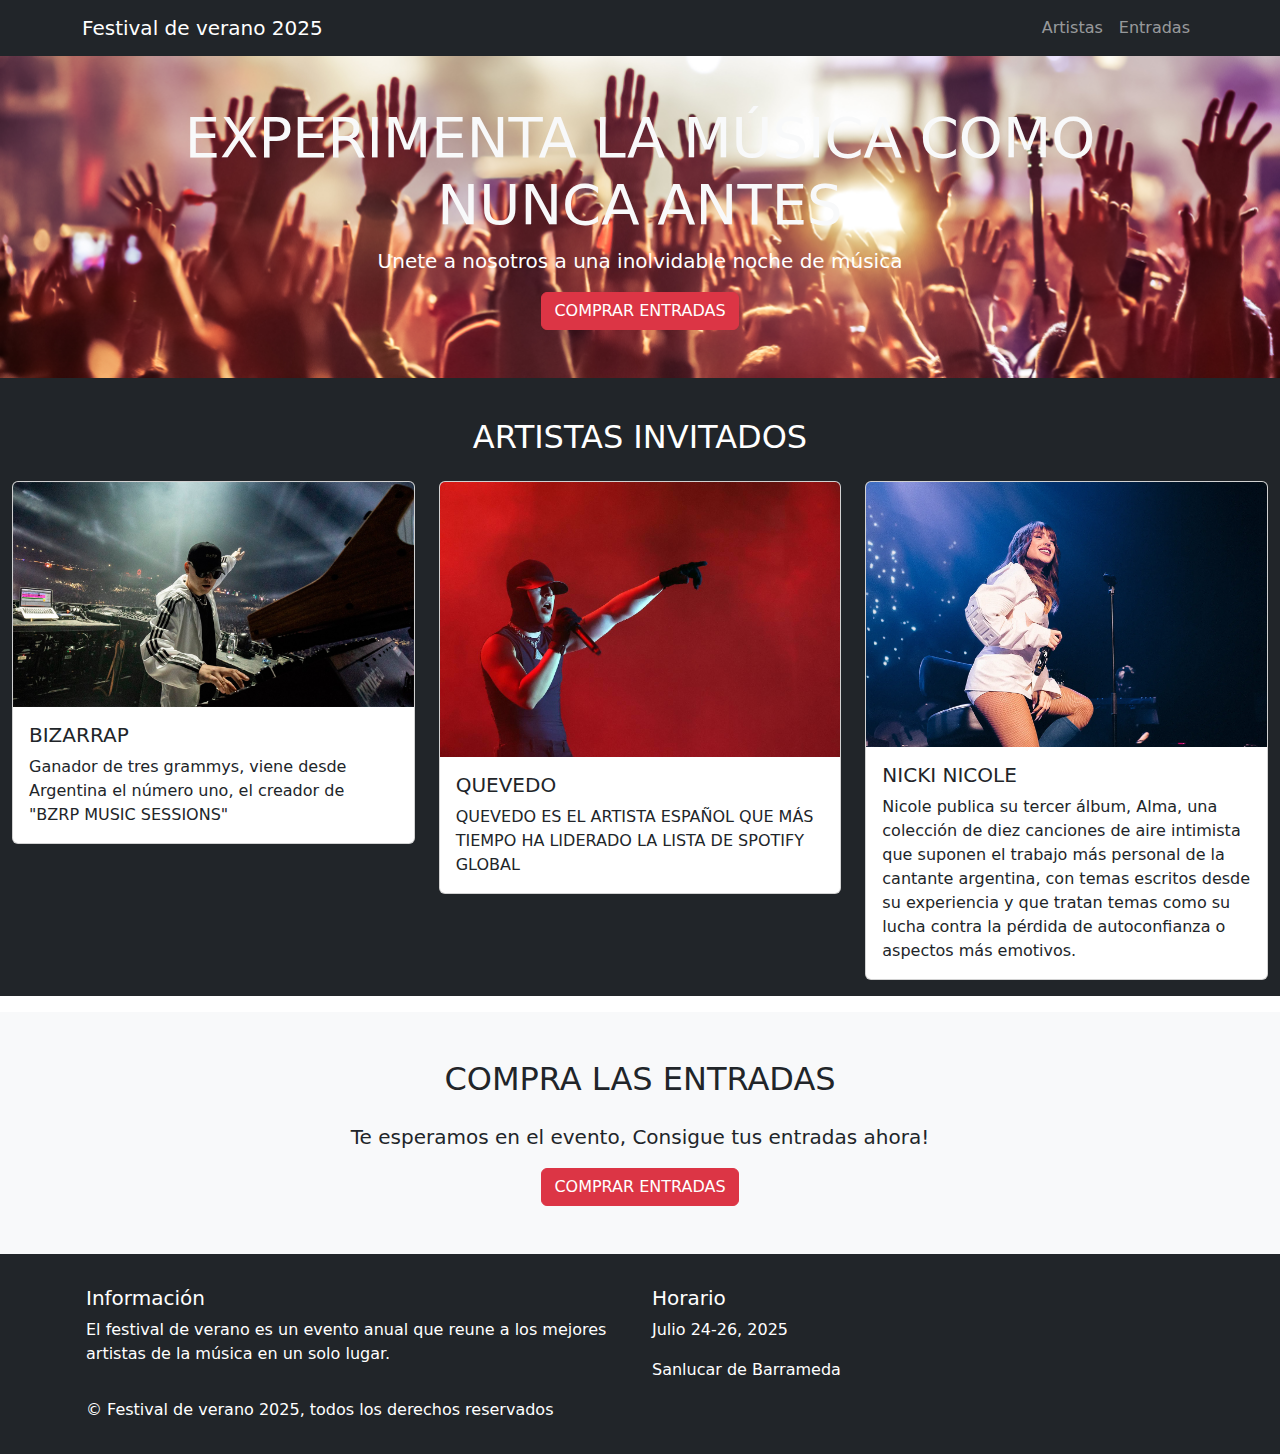
==== index.html @ 0cd53ac6 "Primera parte WEB Concierto" ====
<!DOCTYPE html>
<html lang="en">
<head>
    <meta charset="UTF-8">
    <meta name="viewport" content="width=device-width, initial-scale=1.0">
    <link rel="preconnect" href="https://fonts.googleapis.com">
    <link rel="preconnect" href="https://fonts.gstatic.com" crossorigin>
    <link href="https://fonts.googleapis.com/css2?family=Sunflower:wght@300&display=swap" rel="stylesheet">
    <link rel="stylesheet" href="css/Bootstrapcss/bootstrap.min.css">
    <link rel="stylesheet" href="style.css">
    <title>Festival de Verano Sanlucar 2025</title>
</head>
<body>
    <!--Nav-->
    <nav class="navbar navbar-expand-lg navbar-dark bg-dark">
        <div class="container">
            <a class="navbar-brand" href="#">Festival de verano 2025</a>
            <button class="navbar-toggler" type="button" data-bs-toggle="collapse" data-bs-target="#navbarNav">
                <span class="navbar-toggler-icon"></span>
            </button>
            <div class="collapse navbar-collapse" id="navbarNav">
                <ul class="navbar-nav ms-auto">
                    <li class="nav-item"><a class="nav-link" href="#artistas">Artistas</a></li>
                    <li class="nav-item"><a class="nav-link" href="#tickets">Entradas</a></li>
                    
                </ul>
            </div>
        </div>
    </nav>

    <!--header-->
    <header class="bg-dark text-white text-center py-5" style="background-image: url(img/imgprincipal.png); background-size: cover; background-position: center;">
        <div class="container">
            <h1 class="display-4 text-light">EXPERIMENTA LA MÚSICA COMO NUNCA ANTES</h1>
            <p class="lead">Unete a nosotros a una inolvidable noche de música</p>
            <a href="entradas.html" class="btn btn-primary btn-danger">COMPRAR ENTRADAS</a>
        </div>
    </header>

    <!--seccion artistas -->
    <section id="artistas" class="py-3 bg-dark">
        <div class="container-fluid"> ">
            <h2 class="text-center mb-4 text-white">ARTISTAS INVITADOS</h2>
            <div class="row">
                <div class="col-md-4">
                    <div class="card">
                        <img src="img/bizarrap.jpg" class="card-img-top" alt="bizarrap">
                        <div class="card-body">
                            <h5 class="card-title">BIZARRAP</h5>
                            <p class="card-text">Ganador de tres grammys, viene desde Argentina el número uno, el creador de "BZRP MUSIC SESSIONS"</p>
                        </div>
                    </div>
                </div>
                <div class="col-md-4">
                    <div class="card">
                        <img src="img/quevedo.jpg" class="card-img-top" alt="QUEVEDO">
                        <div class="card-body">
                            <h5 class="card-title">QUEVEDO</h5>
                            <p class="card-text">QUEVEDO ES EL ARTISTA ESPAÑOL QUE MÁS TIEMPO HA LIDERADO LA LISTA DE SPOTIFY GLOBAL</p>
                        </div>
                    </div>
                </div>
                <div class="col-md-4">
                    <div class="card">
                        <img src="img/niki.webp" class="card-img-top" alt="Nicki Nicole">
                        <div class="card-body">
                            <h5 class="card-title">NICKI NICOLE</h5>
                            <p class="card-text">Nicole publica su tercer álbum, Alma, una colección de diez canciones de aire intimista que suponen el trabajo más personal de la cantante argentina, con temas escritos desde su experiencia y que tratan temas como su lucha contra la pérdida de autoconfianza o aspectos más emotivos.</p>
                        </div>
                    </div>
                </div>
            </div>
        </div>
    </section>

    <!-- Tickets Section -->
    <section id="tickets" class="bg-light p-5 mt-3">
        <div class="container">
            <h2 class="text-center mb-4">COMPRA LAS ENTRADAS</h2>
            <div class="text-center">
                <p class="lead">Te esperamos en el evento, Consigue tus entradas ahora!</p>
                <a href="entradas.html" class="btn btn-primary btn-danger">COMPRAR ENTRADAS</a>
            </div>
        </div>
    </section>

    <footer class="bg-dark text-white py-3">
        <div class="container p-3">
            <div class="row">
                <div class="col-md-6">
                    <h5>Información</h5>
                    <p>El festival de verano es un evento anual que reune a los mejores artistas de la música en un solo lugar.</p>
                </div>
                <div class="col-md-6">
                    <h5>Horario</h5>
                    <p>Julio 24-26, 2025</p>
                    <p>Sanlucar de Barrameda</p>
                </div>
                <p class="mb-0">&copy; Festival de verano 2025, todos los derechos reservados</p>
    </footer>


    <script src="js/Bootstrapjs/bootstrap.bundle.min.js"></script>
</body>
</html>
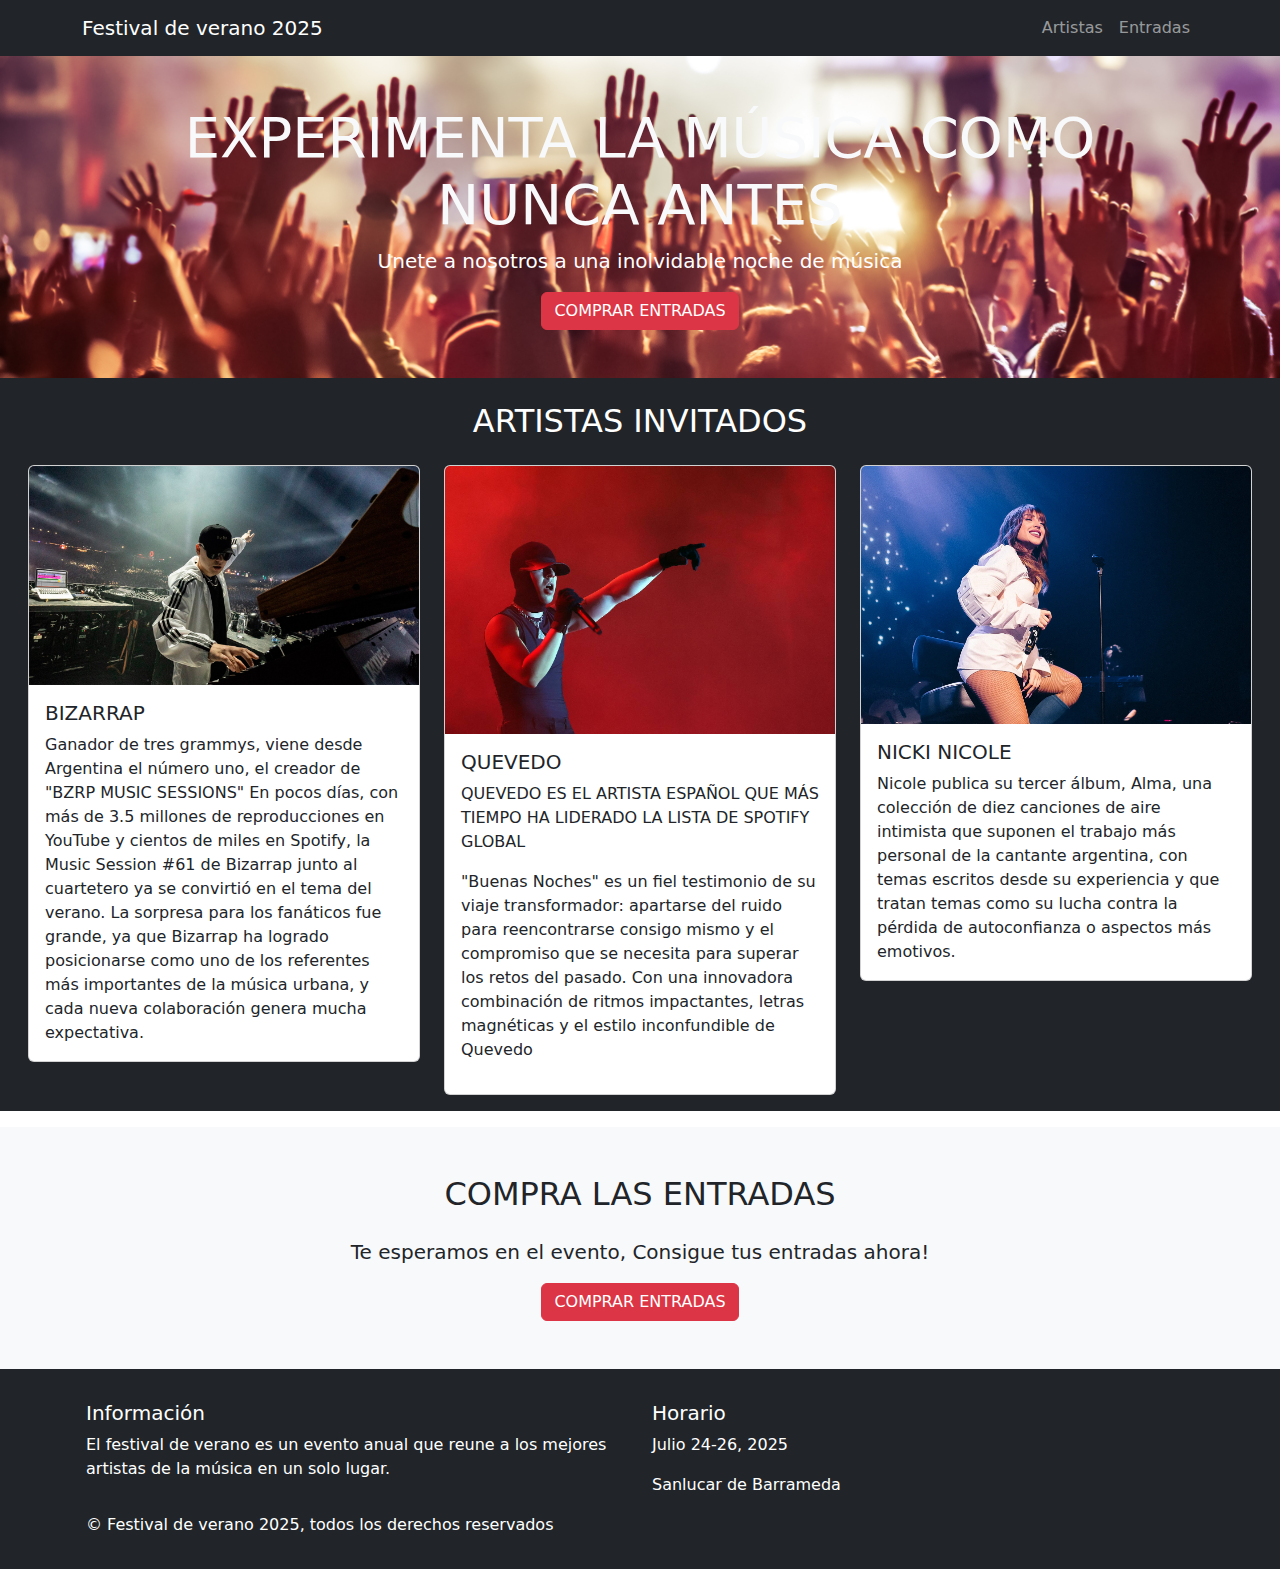
==== commit 0bc39cef: "Web concierto terminada" ====
--- a/index.html
+++ b/index.html
@@ -21,7 +21,7 @@
             <div class="collapse navbar-collapse" id="navbarNav">
                 <ul class="navbar-nav ms-auto">
                     <li class="nav-item"><a class="nav-link" href="#artistas">Artistas</a></li>
-                    <li class="nav-item"><a class="nav-link" href="#tickets">Entradas</a></li>
+                    <li class="nav-item"><a class="nav-link" href="entradas.html">Entradas</a></li>
                     
                 </ul>
             </div>
@@ -38,16 +38,16 @@
     </header>
 
     <!--seccion artistas -->
-    <section id="artistas" class="py-3 bg-dark">
-        <div class="container-fluid"> ">
-            <h2 class="text-center mb-4 text-white">ARTISTAS INVITADOS</h2>
+    <section id="artistas" class="p-3 bg-dark">
+        <div class="container-fluid">
+            <h2 class="text-center mb-4 pt-2 text-white">ARTISTAS INVITADOS</h2>
             <div class="row">
                 <div class="col-md-4">
-                    <div class="card">
-                        <img src="img/bizarrap.jpg" class="card-img-top" alt="bizarrap">
+                    <div class="card ">
+                        <img src="img/bizarrap.jpg" class="card-img-top" alt="bizarrap">  
                         <div class="card-body">
                             <h5 class="card-title">BIZARRAP</h5>
-                            <p class="card-text">Ganador de tres grammys, viene desde Argentina el número uno, el creador de "BZRP MUSIC SESSIONS"</p>
+                            <p class="card-text">Ganador de tres grammys, viene desde Argentina el número uno, el creador de "BZRP MUSIC SESSIONS" En pocos días, con más de 3.5 millones de reproducciones en YouTube y cientos de miles en Spotify, la Music Session #61 de Bizarrap junto al cuartetero ya se convirtió en el tema del verano. La sorpresa para los fanáticos fue grande, ya que Bizarrap ha logrado posicionarse como uno de los referentes más importantes de la música urbana, y cada nueva colaboración genera mucha expectativa.</p>
                         </div>
                     </div>
                 </div>
@@ -57,6 +57,7 @@
                         <div class="card-body">
                             <h5 class="card-title">QUEVEDO</h5>
                             <p class="card-text">QUEVEDO ES EL ARTISTA ESPAÑOL QUE MÁS TIEMPO HA LIDERADO LA LISTA DE SPOTIFY GLOBAL</p>
+                            <p>"Buenas Noches" es un fiel testimonio de su viaje transformador: apartarse del ruido para reencontrarse consigo mismo y el compromiso que se necesita para superar los retos del pasado. Con una innovadora combinación de ritmos impactantes, letras magnéticas y el estilo inconfundible de Quevedo</p>
                         </div>
                     </div>
                 </div>
